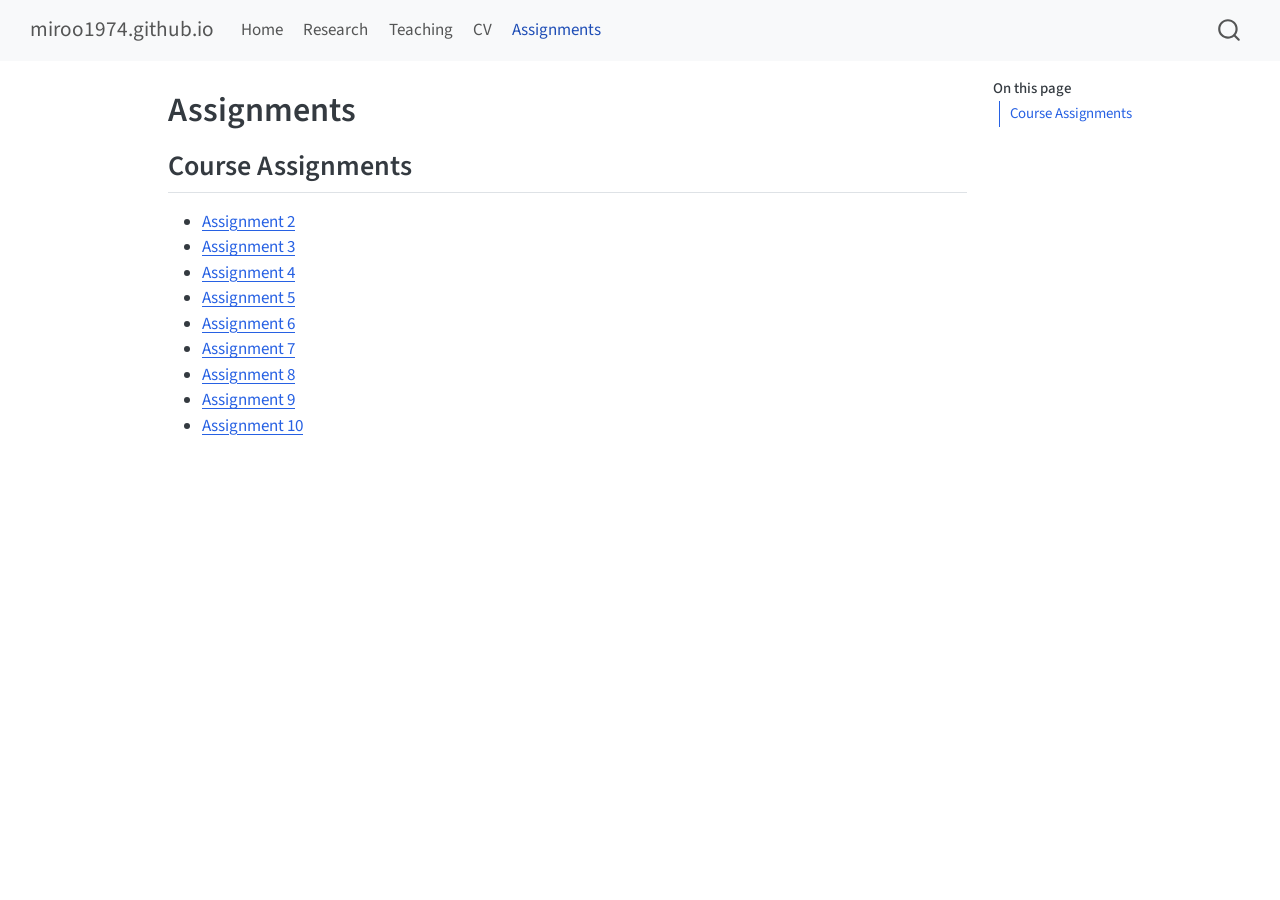
==== docs/assignments/index.html @ c473aafd "Add Assignment 3 ACS analysis" ====
<!DOCTYPE html>
<html xmlns="http://www.w3.org/1999/xhtml" lang="en" xml:lang="en"><head>

<meta charset="utf-8">
<meta name="generator" content="quarto-1.5.57">

<meta name="viewport" content="width=device-width, initial-scale=1.0, user-scalable=yes">


<title>Assignments – miroo1974.github.io</title>
<style>
code{white-space: pre-wrap;}
span.smallcaps{font-variant: small-caps;}
div.columns{display: flex; gap: min(4vw, 1.5em);}
div.column{flex: auto; overflow-x: auto;}
div.hanging-indent{margin-left: 1.5em; text-indent: -1.5em;}
ul.task-list{list-style: none;}
ul.task-list li input[type="checkbox"] {
  width: 0.8em;
  margin: 0 0.8em 0.2em -1em; /* quarto-specific, see https://github.com/quarto-dev/quarto-cli/issues/4556 */ 
  vertical-align: middle;
}
</style>


<script src="../site_libs/quarto-nav/quarto-nav.js"></script>
<script src="../site_libs/quarto-nav/headroom.min.js"></script>
<script src="../site_libs/clipboard/clipboard.min.js"></script>
<script src="../site_libs/quarto-search/autocomplete.umd.js"></script>
<script src="../site_libs/quarto-search/fuse.min.js"></script>
<script src="../site_libs/quarto-search/quarto-search.js"></script>
<meta name="quarto:offset" content="../">
<script src="../site_libs/quarto-html/quarto.js"></script>
<script src="../site_libs/quarto-html/popper.min.js"></script>
<script src="../site_libs/quarto-html/tippy.umd.min.js"></script>
<script src="../site_libs/quarto-html/anchor.min.js"></script>
<link href="../site_libs/quarto-html/tippy.css" rel="stylesheet">
<link href="../site_libs/quarto-html/quarto-syntax-highlighting.css" rel="stylesheet" id="quarto-text-highlighting-styles">
<script src="../site_libs/bootstrap/bootstrap.min.js"></script>
<link href="../site_libs/bootstrap/bootstrap-icons.css" rel="stylesheet">
<link href="../site_libs/bootstrap/bootstrap.min.css" rel="stylesheet" id="quarto-bootstrap" data-mode="light">
<script id="quarto-search-options" type="application/json">{
  "location": "navbar",
  "copy-button": false,
  "collapse-after": 3,
  "panel-placement": "end",
  "type": "overlay",
  "limit": 50,
  "keyboard-shortcut": [
    "f",
    "/",
    "s"
  ],
  "show-item-context": false,
  "language": {
    "search-no-results-text": "No results",
    "search-matching-documents-text": "matching documents",
    "search-copy-link-title": "Copy link to search",
    "search-hide-matches-text": "Hide additional matches",
    "search-more-match-text": "more match in this document",
    "search-more-matches-text": "more matches in this document",
    "search-clear-button-title": "Clear",
    "search-text-placeholder": "",
    "search-detached-cancel-button-title": "Cancel",
    "search-submit-button-title": "Submit",
    "search-label": "Search"
  }
}</script>


<link rel="stylesheet" href="../styles.css">
</head>

<body class="nav-fixed">

<div id="quarto-search-results"></div>
  <header id="quarto-header" class="headroom fixed-top">
    <nav class="navbar navbar-expand-lg " data-bs-theme="dark">
      <div class="navbar-container container-fluid">
      <div class="navbar-brand-container mx-auto">
    <a class="navbar-brand" href="../index.html">
    <span class="navbar-title">miroo1974.github.io</span>
    </a>
  </div>
            <div id="quarto-search" class="" title="Search"></div>
          <button class="navbar-toggler" type="button" data-bs-toggle="collapse" data-bs-target="#navbarCollapse" aria-controls="navbarCollapse" role="menu" aria-expanded="false" aria-label="Toggle navigation" onclick="if (window.quartoToggleHeadroom) { window.quartoToggleHeadroom(); }">
  <span class="navbar-toggler-icon"></span>
</button>
          <div class="collapse navbar-collapse" id="navbarCollapse">
            <ul class="navbar-nav navbar-nav-scroll me-auto">
  <li class="nav-item">
    <a class="nav-link" href="../index.html"> 
<span class="menu-text">Home</span></a>
  </li>  
  <li class="nav-item">
    <a class="nav-link" href="../research.html"> 
<span class="menu-text">Research</span></a>
  </li>  
  <li class="nav-item">
    <a class="nav-link" href="../teaching.html"> 
<span class="menu-text">Teaching</span></a>
  </li>  
  <li class="nav-item">
    <a class="nav-link" href="../cv.html"> 
<span class="menu-text">CV</span></a>
  </li>  
  <li class="nav-item">
    <a class="nav-link active" href="../assignments/index.html" aria-current="page"> 
<span class="menu-text">Assignments</span></a>
  </li>  
</ul>
          </div> <!-- /navcollapse -->
            <div class="quarto-navbar-tools">
</div>
      </div> <!-- /container-fluid -->
    </nav>
</header>
<!-- content -->
<div id="quarto-content" class="quarto-container page-columns page-rows-contents page-layout-article page-navbar">
<!-- sidebar -->
<!-- margin-sidebar -->
    <div id="quarto-margin-sidebar" class="sidebar margin-sidebar">
        <nav id="TOC" role="doc-toc" class="toc-active">
    <h2 id="toc-title">On this page</h2>
   
  <ul>
  <li><a href="#course-assignments" id="toc-course-assignments" class="nav-link active" data-scroll-target="#course-assignments">Course Assignments</a></li>
  </ul>
</nav>
    </div>
<!-- main -->
<main class="content" id="quarto-document-content">

<header id="title-block-header" class="quarto-title-block default">
<div class="quarto-title">
<h1 class="title">Assignments</h1>
</div>



<div class="quarto-title-meta">

    
  
    
  </div>
  


</header>


<section id="course-assignments" class="level2">
<h2 class="anchored" data-anchor-id="course-assignments">Course Assignments</h2>
<ul>
<li><a href="assign02.html">Assignment 2</a></li>
<li><a href="assign03.html">Assignment 3</a></li>
<li><a href="assign04.html">Assignment 4</a></li>
<li><a href="assign05.html">Assignment 5</a></li>
<li><a href="assign06.html">Assignment 6</a></li>
<li><a href="assign07.html">Assignment 7</a></li>
<li><a href="assign08.html">Assignment 8</a></li>
<li><a href="assign09.html">Assignment 9</a></li>
<li><a href="assign10.html">Assignment 10</a></li>
</ul>


</section>

</main> <!-- /main -->
<script id="quarto-html-after-body" type="application/javascript">
window.document.addEventListener("DOMContentLoaded", function (event) {
  const toggleBodyColorMode = (bsSheetEl) => {
    const mode = bsSheetEl.getAttribute("data-mode");
    const bodyEl = window.document.querySelector("body");
    if (mode === "dark") {
      bodyEl.classList.add("quarto-dark");
      bodyEl.classList.remove("quarto-light");
    } else {
      bodyEl.classList.add("quarto-light");
      bodyEl.classList.remove("quarto-dark");
    }
  }
  const toggleBodyColorPrimary = () => {
    const bsSheetEl = window.document.querySelector("link#quarto-bootstrap");
    if (bsSheetEl) {
      toggleBodyColorMode(bsSheetEl);
    }
  }
  toggleBodyColorPrimary();  
  const icon = "";
  const anchorJS = new window.AnchorJS();
  anchorJS.options = {
    placement: 'right',
    icon: icon
  };
  anchorJS.add('.anchored');
  const isCodeAnnotation = (el) => {
    for (const clz of el.classList) {
      if (clz.startsWith('code-annotation-')) {                     
        return true;
      }
    }
    return false;
  }
  const onCopySuccess = function(e) {
    // button target
    const button = e.trigger;
    // don't keep focus
    button.blur();
    // flash "checked"
    button.classList.add('code-copy-button-checked');
    var currentTitle = button.getAttribute("title");
    button.setAttribute("title", "Copied!");
    let tooltip;
    if (window.bootstrap) {
      button.setAttribute("data-bs-toggle", "tooltip");
      button.setAttribute("data-bs-placement", "left");
      button.setAttribute("data-bs-title", "Copied!");
      tooltip = new bootstrap.Tooltip(button, 
        { trigger: "manual", 
          customClass: "code-copy-button-tooltip",
          offset: [0, -8]});
      tooltip.show();    
    }
    setTimeout(function() {
      if (tooltip) {
        tooltip.hide();
        button.removeAttribute("data-bs-title");
        button.removeAttribute("data-bs-toggle");
        button.removeAttribute("data-bs-placement");
      }
      button.setAttribute("title", currentTitle);
      button.classList.remove('code-copy-button-checked');
    }, 1000);
    // clear code selection
    e.clearSelection();
  }
  const getTextToCopy = function(trigger) {
      const codeEl = trigger.previousElementSibling.cloneNode(true);
      for (const childEl of codeEl.children) {
        if (isCodeAnnotation(childEl)) {
          childEl.remove();
        }
      }
      return codeEl.innerText;
  }
  const clipboard = new window.ClipboardJS('.code-copy-button:not([data-in-quarto-modal])', {
    text: getTextToCopy
  });
  clipboard.on('success', onCopySuccess);
  if (window.document.getElementById('quarto-embedded-source-code-modal')) {
    // For code content inside modals, clipBoardJS needs to be initialized with a container option
    // TODO: Check when it could be a function (https://github.com/zenorocha/clipboard.js/issues/860)
    const clipboardModal = new window.ClipboardJS('.code-copy-button[data-in-quarto-modal]', {
      text: getTextToCopy,
      container: window.document.getElementById('quarto-embedded-source-code-modal')
    });
    clipboardModal.on('success', onCopySuccess);
  }
    var localhostRegex = new RegExp(/^(?:http|https):\/\/localhost\:?[0-9]*\//);
    var mailtoRegex = new RegExp(/^mailto:/);
      var filterRegex = new RegExp('/' + window.location.host + '/');
    var isInternal = (href) => {
        return filterRegex.test(href) || localhostRegex.test(href) || mailtoRegex.test(href);
    }
    // Inspect non-navigation links and adorn them if external
 	var links = window.document.querySelectorAll('a[href]:not(.nav-link):not(.navbar-brand):not(.toc-action):not(.sidebar-link):not(.sidebar-item-toggle):not(.pagination-link):not(.no-external):not([aria-hidden]):not(.dropdown-item):not(.quarto-navigation-tool):not(.about-link)');
    for (var i=0; i<links.length; i++) {
      const link = links[i];
      if (!isInternal(link.href)) {
        // undo the damage that might have been done by quarto-nav.js in the case of
        // links that we want to consider external
        if (link.dataset.originalHref !== undefined) {
          link.href = link.dataset.originalHref;
        }
      }
    }
  function tippyHover(el, contentFn, onTriggerFn, onUntriggerFn) {
    const config = {
      allowHTML: true,
      maxWidth: 500,
      delay: 100,
      arrow: false,
      appendTo: function(el) {
          return el.parentElement;
      },
      interactive: true,
      interactiveBorder: 10,
      theme: 'quarto',
      placement: 'bottom-start',
    };
    if (contentFn) {
      config.content = contentFn;
    }
    if (onTriggerFn) {
      config.onTrigger = onTriggerFn;
    }
    if (onUntriggerFn) {
      config.onUntrigger = onUntriggerFn;
    }
    window.tippy(el, config); 
  }
  const noterefs = window.document.querySelectorAll('a[role="doc-noteref"]');
  for (var i=0; i<noterefs.length; i++) {
    const ref = noterefs[i];
    tippyHover(ref, function() {
      // use id or data attribute instead here
      let href = ref.getAttribute('data-footnote-href') || ref.getAttribute('href');
      try { href = new URL(href).hash; } catch {}
      const id = href.replace(/^#\/?/, "");
      const note = window.document.getElementById(id);
      if (note) {
        return note.innerHTML;
      } else {
        return "";
      }
    });
  }
  const xrefs = window.document.querySelectorAll('a.quarto-xref');
  const processXRef = (id, note) => {
    // Strip column container classes
    const stripColumnClz = (el) => {
      el.classList.remove("page-full", "page-columns");
      if (el.children) {
        for (const child of el.children) {
          stripColumnClz(child);
        }
      }
    }
    stripColumnClz(note)
    if (id === null || id.startsWith('sec-')) {
      // Special case sections, only their first couple elements
      const container = document.createElement("div");
      if (note.children && note.children.length > 2) {
        container.appendChild(note.children[0].cloneNode(true));
        for (let i = 1; i < note.children.length; i++) {
          const child = note.children[i];
          if (child.tagName === "P" && child.innerText === "") {
            continue;
          } else {
            container.appendChild(child.cloneNode(true));
            break;
          }
        }
        if (window.Quarto?.typesetMath) {
          window.Quarto.typesetMath(container);
        }
        return container.innerHTML
      } else {
        if (window.Quarto?.typesetMath) {
          window.Quarto.typesetMath(note);
        }
        return note.innerHTML;
      }
    } else {
      // Remove any anchor links if they are present
      const anchorLink = note.querySelector('a.anchorjs-link');
      if (anchorLink) {
        anchorLink.remove();
      }
      if (window.Quarto?.typesetMath) {
        window.Quarto.typesetMath(note);
      }
      // TODO in 1.5, we should make sure this works without a callout special case
      if (note.classList.contains("callout")) {
        return note.outerHTML;
      } else {
        return note.innerHTML;
      }
    }
  }
  for (var i=0; i<xrefs.length; i++) {
    const xref = xrefs[i];
    tippyHover(xref, undefined, function(instance) {
      instance.disable();
      let url = xref.getAttribute('href');
      let hash = undefined; 
      if (url.startsWith('#')) {
        hash = url;
      } else {
        try { hash = new URL(url).hash; } catch {}
      }
      if (hash) {
        const id = hash.replace(/^#\/?/, "");
        const note = window.document.getElementById(id);
        if (note !== null) {
          try {
            const html = processXRef(id, note.cloneNode(true));
            instance.setContent(html);
          } finally {
            instance.enable();
            instance.show();
          }
        } else {
          // See if we can fetch this
          fetch(url.split('#')[0])
          .then(res => res.text())
          .then(html => {
            const parser = new DOMParser();
            const htmlDoc = parser.parseFromString(html, "text/html");
            const note = htmlDoc.getElementById(id);
            if (note !== null) {
              const html = processXRef(id, note);
              instance.setContent(html);
            } 
          }).finally(() => {
            instance.enable();
            instance.show();
          });
        }
      } else {
        // See if we can fetch a full url (with no hash to target)
        // This is a special case and we should probably do some content thinning / targeting
        fetch(url)
        .then(res => res.text())
        .then(html => {
          const parser = new DOMParser();
          const htmlDoc = parser.parseFromString(html, "text/html");
          const note = htmlDoc.querySelector('main.content');
          if (note !== null) {
            // This should only happen for chapter cross references
            // (since there is no id in the URL)
            // remove the first header
            if (note.children.length > 0 && note.children[0].tagName === "HEADER") {
              note.children[0].remove();
            }
            const html = processXRef(null, note);
            instance.setContent(html);
          } 
        }).finally(() => {
          instance.enable();
          instance.show();
        });
      }
    }, function(instance) {
    });
  }
      let selectedAnnoteEl;
      const selectorForAnnotation = ( cell, annotation) => {
        let cellAttr = 'data-code-cell="' + cell + '"';
        let lineAttr = 'data-code-annotation="' +  annotation + '"';
        const selector = 'span[' + cellAttr + '][' + lineAttr + ']';
        return selector;
      }
      const selectCodeLines = (annoteEl) => {
        const doc = window.document;
        const targetCell = annoteEl.getAttribute("data-target-cell");
        const targetAnnotation = annoteEl.getAttribute("data-target-annotation");
        const annoteSpan = window.document.querySelector(selectorForAnnotation(targetCell, targetAnnotation));
        const lines = annoteSpan.getAttribute("data-code-lines").split(",");
        const lineIds = lines.map((line) => {
          return targetCell + "-" + line;
        })
        let top = null;
        let height = null;
        let parent = null;
        if (lineIds.length > 0) {
            //compute the position of the single el (top and bottom and make a div)
            const el = window.document.getElementById(lineIds[0]);
            top = el.offsetTop;
            height = el.offsetHeight;
            parent = el.parentElement.parentElement;
          if (lineIds.length > 1) {
            const lastEl = window.document.getElementById(lineIds[lineIds.length - 1]);
            const bottom = lastEl.offsetTop + lastEl.offsetHeight;
            height = bottom - top;
          }
          if (top !== null && height !== null && parent !== null) {
            // cook up a div (if necessary) and position it 
            let div = window.document.getElementById("code-annotation-line-highlight");
            if (div === null) {
              div = window.document.createElement("div");
              div.setAttribute("id", "code-annotation-line-highlight");
              div.style.position = 'absolute';
              parent.appendChild(div);
            }
            div.style.top = top - 2 + "px";
            div.style.height = height + 4 + "px";
            div.style.left = 0;
            let gutterDiv = window.document.getElementById("code-annotation-line-highlight-gutter");
            if (gutterDiv === null) {
              gutterDiv = window.document.createElement("div");
              gutterDiv.setAttribute("id", "code-annotation-line-highlight-gutter");
              gutterDiv.style.position = 'absolute';
              const codeCell = window.document.getElementById(targetCell);
              const gutter = codeCell.querySelector('.code-annotation-gutter');
              gutter.appendChild(gutterDiv);
            }
            gutterDiv.style.top = top - 2 + "px";
            gutterDiv.style.height = height + 4 + "px";
          }
          selectedAnnoteEl = annoteEl;
        }
      };
      const unselectCodeLines = () => {
        const elementsIds = ["code-annotation-line-highlight", "code-annotation-line-highlight-gutter"];
        elementsIds.forEach((elId) => {
          const div = window.document.getElementById(elId);
          if (div) {
            div.remove();
          }
        });
        selectedAnnoteEl = undefined;
      };
        // Handle positioning of the toggle
    window.addEventListener(
      "resize",
      throttle(() => {
        elRect = undefined;
        if (selectedAnnoteEl) {
          selectCodeLines(selectedAnnoteEl);
        }
      }, 10)
    );
    function throttle(fn, ms) {
    let throttle = false;
    let timer;
      return (...args) => {
        if(!throttle) { // first call gets through
            fn.apply(this, args);
            throttle = true;
        } else { // all the others get throttled
            if(timer) clearTimeout(timer); // cancel #2
            timer = setTimeout(() => {
              fn.apply(this, args);
              timer = throttle = false;
            }, ms);
        }
      };
    }
      // Attach click handler to the DT
      const annoteDls = window.document.querySelectorAll('dt[data-target-cell]');
      for (const annoteDlNode of annoteDls) {
        annoteDlNode.addEventListener('click', (event) => {
          const clickedEl = event.target;
          if (clickedEl !== selectedAnnoteEl) {
            unselectCodeLines();
            const activeEl = window.document.querySelector('dt[data-target-cell].code-annotation-active');
            if (activeEl) {
              activeEl.classList.remove('code-annotation-active');
            }
            selectCodeLines(clickedEl);
            clickedEl.classList.add('code-annotation-active');
          } else {
            // Unselect the line
            unselectCodeLines();
            clickedEl.classList.remove('code-annotation-active');
          }
        });
      }
  const findCites = (el) => {
    const parentEl = el.parentElement;
    if (parentEl) {
      const cites = parentEl.dataset.cites;
      if (cites) {
        return {
          el,
          cites: cites.split(' ')
        };
      } else {
        return findCites(el.parentElement)
      }
    } else {
      return undefined;
    }
  };
  var bibliorefs = window.document.querySelectorAll('a[role="doc-biblioref"]');
  for (var i=0; i<bibliorefs.length; i++) {
    const ref = bibliorefs[i];
    const citeInfo = findCites(ref);
    if (citeInfo) {
      tippyHover(citeInfo.el, function() {
        var popup = window.document.createElement('div');
        citeInfo.cites.forEach(function(cite) {
          var citeDiv = window.document.createElement('div');
          citeDiv.classList.add('hanging-indent');
          citeDiv.classList.add('csl-entry');
          var biblioDiv = window.document.getElementById('ref-' + cite);
          if (biblioDiv) {
            citeDiv.innerHTML = biblioDiv.innerHTML;
          }
          popup.appendChild(citeDiv);
        });
        return popup.innerHTML;
      });
    }
  }
});
</script>
</div> <!-- /content -->




</body></html>
---- docs/site_libs/quarto-html/tippy.css ----
.tippy-box[data-animation=fade][data-state=hidden]{opacity:0}[data-tippy-root]{max-width:calc(100vw - 10px)}.tippy-box{position:relative;background-color:#333;color:#fff;border-radius:4px;font-size:14px;line-height:1.4;white-space:normal;outline:0;transition-property:transform,visibility,opacity}.tippy-box[data-placement^=top]>.tippy-arrow{bottom:0}.tippy-box[data-placement^=top]>.tippy-arrow:before{bottom:-7px;left:0;border-width:8px 8px 0;border-top-color:initial;transform-origin:center top}.tippy-box[data-placement^=bottom]>.tippy-arrow{top:0}.tippy-box[data-placement^=bottom]>.tippy-arrow:before{top:-7px;left:0;border-width:0 8px 8px;border-bottom-color:initial;transform-origin:center bottom}.tippy-box[data-placement^=left]>.tippy-arrow{right:0}.tippy-box[data-placement^=left]>.tippy-arrow:before{border-width:8px 0 8px 8px;border-left-color:initial;right:-7px;transform-origin:center left}.tippy-box[data-placement^=right]>.tippy-arrow{left:0}.tippy-box[data-placement^=right]>.tippy-arrow:before{left:-7px;border-width:8px 8px 8px 0;border-right-color:initial;transform-origin:center right}.tippy-box[data-inertia][data-state=visible]{transition-timing-function:cubic-bezier(.54,1.5,.38,1.11)}.tippy-arrow{width:16px;height:16px;color:#333}.tippy-arrow:before{content:"";position:absolute;border-color:transparent;border-style:solid}.tippy-content{position:relative;padding:5px 9px;z-index:1}
---- docs/site_libs/quarto-html/quarto-syntax-highlighting.css ----
/* quarto syntax highlight colors */
:root {
  --quarto-hl-ot-color: #003B4F;
  --quarto-hl-at-color: #657422;
  --quarto-hl-ss-color: #20794D;
  --quarto-hl-an-color: #5E5E5E;
  --quarto-hl-fu-color: #4758AB;
  --quarto-hl-st-color: #20794D;
  --quarto-hl-cf-color: #003B4F;
  --quarto-hl-op-color: #5E5E5E;
  --quarto-hl-er-color: #AD0000;
  --quarto-hl-bn-color: #AD0000;
  --quarto-hl-al-color: #AD0000;
  --quarto-hl-va-color: #111111;
  --quarto-hl-bu-color: inherit;
  --quarto-hl-ex-color: inherit;
  --quarto-hl-pp-color: #AD0000;
  --quarto-hl-in-color: #5E5E5E;
  --quarto-hl-vs-color: #20794D;
  --quarto-hl-wa-color: #5E5E5E;
  --quarto-hl-do-color: #5E5E5E;
  --quarto-hl-im-color: #00769E;
  --quarto-hl-ch-color: #20794D;
  --quarto-hl-dt-color: #AD0000;
  --quarto-hl-fl-color: #AD0000;
  --quarto-hl-co-color: #5E5E5E;
  --quarto-hl-cv-color: #5E5E5E;
  --quarto-hl-cn-color: #8f5902;
  --quarto-hl-sc-color: #5E5E5E;
  --quarto-hl-dv-color: #AD0000;
  --quarto-hl-kw-color: #003B4F;
}

/* other quarto variables */
:root {
  --quarto-font-monospace: SFMono-Regular, Menlo, Monaco, Consolas, "Liberation Mono", "Courier New", monospace;
}

pre > code.sourceCode > span {
  color: #003B4F;
}

code span {
  color: #003B4F;
}

code.sourceCode > span {
  color: #003B4F;
}

div.sourceCode,
div.sourceCode pre.sourceCode {
  color: #003B4F;
}

code span.ot {
  color: #003B4F;
  font-style: inherit;
}

code span.at {
  color: #657422;
  font-style: inherit;
}

code span.ss {
  color: #20794D;
  font-style: inherit;
}

code span.an {
  color: #5E5E5E;
  font-style: inherit;
}

code span.fu {
  color: #4758AB;
  font-style: inherit;
}

code span.st {
  color: #20794D;
  font-style: inherit;
}

code span.cf {
  color: #003B4F;
  font-weight: bold;
  font-style: inherit;
}

code span.op {
  color: #5E5E5E;
  font-style: inherit;
}

code span.er {
  color: #AD0000;
  font-style: inherit;
}

code span.bn {
  color: #AD0000;
  font-style: inherit;
}

code span.al {
  color: #AD0000;
  font-style: inherit;
}

code span.va {
  color: #111111;
  font-style: inherit;
}

code span.bu {
  font-style: inherit;
}

code span.ex {
  font-style: inherit;
}

code span.pp {
  color: #AD0000;
  font-style: inherit;
}

code span.in {
  color: #5E5E5E;
  font-style: inherit;
}

code span.vs {
  color: #20794D;
  font-style: inherit;
}

code span.wa {
  color: #5E5E5E;
  font-style: italic;
}

code span.do {
  color: #5E5E5E;
  font-style: italic;
}

code span.im {
  color: #00769E;
  font-style: inherit;
}

code span.ch {
  color: #20794D;
  font-style: inherit;
}

code span.dt {
  color: #AD0000;
  font-style: inherit;
}

code span.fl {
  color: #AD0000;
  font-style: inherit;
}

code span.co {
  color: #5E5E5E;
  font-style: inherit;
}

code span.cv {
  color: #5E5E5E;
  font-style: italic;
}

code span.cn {
  color: #8f5902;
  font-style: inherit;
}

code span.sc {
  color: #5E5E5E;
  font-style: inherit;
}

code span.dv {
  color: #AD0000;
  font-style: inherit;
}

code span.kw {
  color: #003B4F;
  font-weight: bold;
  font-style: inherit;
}

.prevent-inlining {
  content: "</";
}

/*# sourceMappingURL=debc5d5d77c3f9108843748ff7464032.css.map */
---- docs/styles.css ----
/* css styles */
.about-image {
  object-position: center top;
}
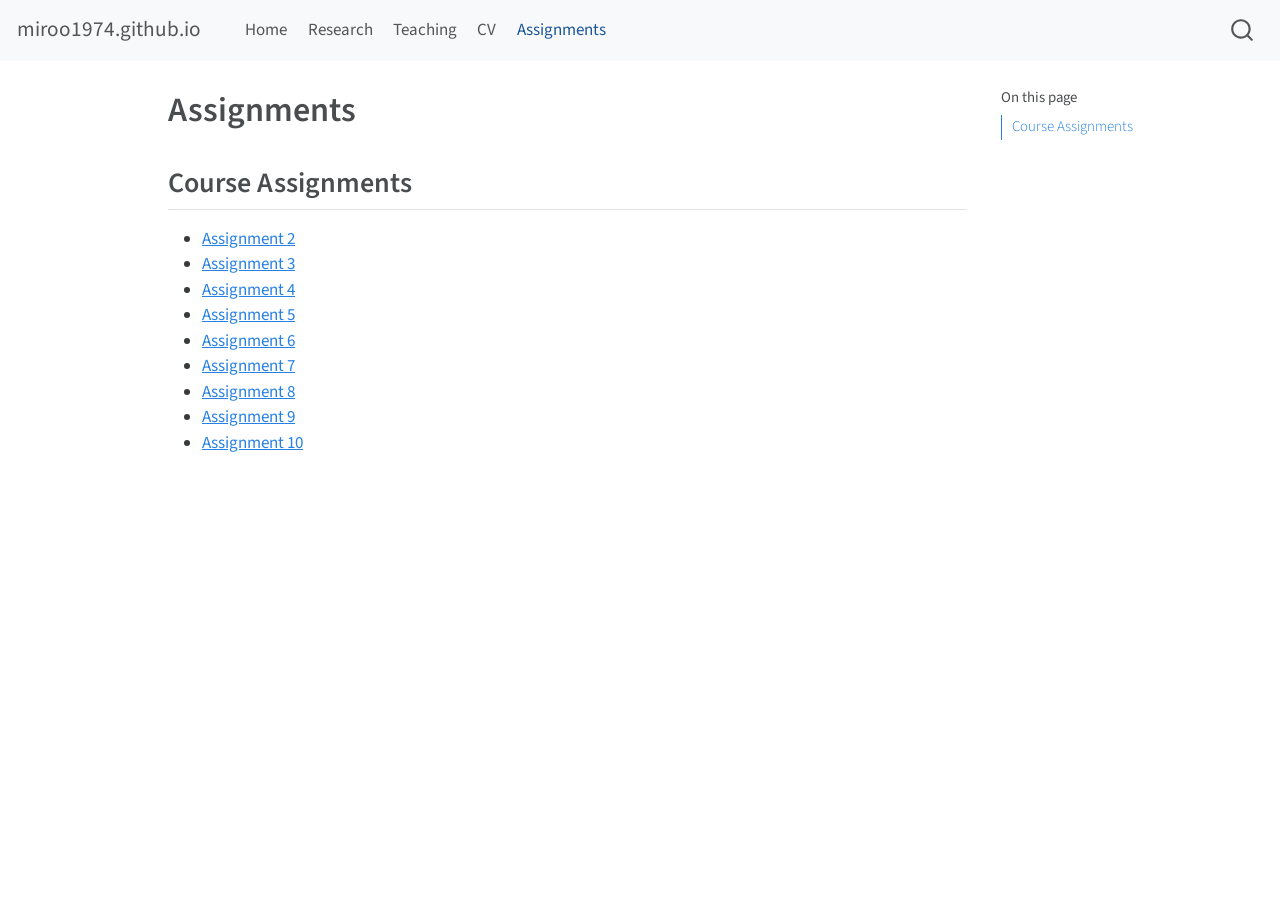
==== commit 08e4c5e2: "Add Assignment 4" ====
--- a/docs/assignments/index.html
+++ b/docs/assignments/index.html
@@ -2,12 +2,12 @@
 <html xmlns="http://www.w3.org/1999/xhtml" lang="en" xml:lang="en"><head>
 
 <meta charset="utf-8">
-<meta name="generator" content="quarto-1.5.57">
+<meta name="generator" content="quarto-1.3.433">
 
 <meta name="viewport" content="width=device-width, initial-scale=1.0, user-scalable=yes">
 
 
-<title>Assignments – miroo1974.github.io</title>
+<title>miroo1974.github.io - Assignments</title>
 <style>
 code{white-space: pre-wrap;}
 span.smallcaps{font-variant: small-caps;}
@@ -45,13 +45,7 @@
   "collapse-after": 3,
   "panel-placement": "end",
   "type": "overlay",
-  "limit": 50,
-  "keyboard-shortcut": [
-    "f",
-    "/",
-    "s"
-  ],
-  "show-item-context": false,
+  "limit": 20,
   "language": {
     "search-no-results-text": "No results",
     "search-matching-documents-text": "matching documents",
@@ -60,7 +54,6 @@
     "search-more-match-text": "more match in this document",
     "search-more-matches-text": "more matches in this document",
     "search-clear-button-title": "Clear",
-    "search-text-placeholder": "",
     "search-detached-cancel-button-title": "Cancel",
     "search-submit-button-title": "Submit",
     "search-label": "Search"
@@ -75,43 +68,43 @@
 
 <div id="quarto-search-results"></div>
   <header id="quarto-header" class="headroom fixed-top">
-    <nav class="navbar navbar-expand-lg " data-bs-theme="dark">
+    <nav class="navbar navbar-expand-lg navbar-dark ">
       <div class="navbar-container container-fluid">
-      <div class="navbar-brand-container mx-auto">
+      <div class="navbar-brand-container">
     <a class="navbar-brand" href="../index.html">
     <span class="navbar-title">miroo1974.github.io</span>
     </a>
   </div>
             <div id="quarto-search" class="" title="Search"></div>
-          <button class="navbar-toggler" type="button" data-bs-toggle="collapse" data-bs-target="#navbarCollapse" aria-controls="navbarCollapse" role="menu" aria-expanded="false" aria-label="Toggle navigation" onclick="if (window.quartoToggleHeadroom) { window.quartoToggleHeadroom(); }">
+          <button class="navbar-toggler" type="button" data-bs-toggle="collapse" data-bs-target="#navbarCollapse" aria-controls="navbarCollapse" aria-expanded="false" aria-label="Toggle navigation" onclick="if (window.quartoToggleHeadroom) { window.quartoToggleHeadroom(); }">
   <span class="navbar-toggler-icon"></span>
 </button>
           <div class="collapse navbar-collapse" id="navbarCollapse">
             <ul class="navbar-nav navbar-nav-scroll me-auto">
   <li class="nav-item">
-    <a class="nav-link" href="../index.html"> 
-<span class="menu-text">Home</span></a>
-  </li>  
-  <li class="nav-item">
-    <a class="nav-link" href="../research.html"> 
-<span class="menu-text">Research</span></a>
-  </li>  
-  <li class="nav-item">
-    <a class="nav-link" href="../teaching.html"> 
-<span class="menu-text">Teaching</span></a>
-  </li>  
-  <li class="nav-item">
-    <a class="nav-link" href="../cv.html"> 
-<span class="menu-text">CV</span></a>
-  </li>  
-  <li class="nav-item">
-    <a class="nav-link active" href="../assignments/index.html" aria-current="page"> 
-<span class="menu-text">Assignments</span></a>
+    <a class="nav-link" href="../index.html" rel="" target="">
+ <span class="menu-text">Home</span></a>
+  </li>  
+  <li class="nav-item">
+    <a class="nav-link" href="../research.html" rel="" target="">
+ <span class="menu-text">Research</span></a>
+  </li>  
+  <li class="nav-item">
+    <a class="nav-link" href="../teaching.html" rel="" target="">
+ <span class="menu-text">Teaching</span></a>
+  </li>  
+  <li class="nav-item">
+    <a class="nav-link" href="../cv.html" rel="" target="">
+ <span class="menu-text">CV</span></a>
+  </li>  
+  <li class="nav-item">
+    <a class="nav-link active" href="../assignments/index.html" rel="" target="" aria-current="page">
+ <span class="menu-text">Assignments</span></a>
   </li>  
 </ul>
+            <div class="quarto-navbar-tools ms-auto">
+</div>
           </div> <!-- /navcollapse -->
-            <div class="quarto-navbar-tools">
-</div>
       </div> <!-- /container-fluid -->
     </nav>
 </header>
@@ -146,9 +139,7 @@
   </div>
   
 
-
 </header>
-
 
 <section id="course-assignments" class="level2">
 <h2 class="anchored" data-anchor-id="course-assignments">Course Assignments</h2>
@@ -203,7 +194,18 @@
     }
     return false;
   }
-  const onCopySuccess = function(e) {
+  const clipboard = new window.ClipboardJS('.code-copy-button', {
+    text: function(trigger) {
+      const codeEl = trigger.previousElementSibling.cloneNode(true);
+      for (const childEl of codeEl.children) {
+        if (isCodeAnnotation(childEl)) {
+          childEl.remove();
+        }
+      }
+      return codeEl.innerText;
+    }
+  });
+  clipboard.on('success', function(e) {
     // button target
     const button = e.trigger;
     // don't keep focus
@@ -235,50 +237,11 @@
     }, 1000);
     // clear code selection
     e.clearSelection();
-  }
-  const getTextToCopy = function(trigger) {
-      const codeEl = trigger.previousElementSibling.cloneNode(true);
-      for (const childEl of codeEl.children) {
-        if (isCodeAnnotation(childEl)) {
-          childEl.remove();
-        }
-      }
-      return codeEl.innerText;
-  }
-  const clipboard = new window.ClipboardJS('.code-copy-button:not([data-in-quarto-modal])', {
-    text: getTextToCopy
   });
-  clipboard.on('success', onCopySuccess);
-  if (window.document.getElementById('quarto-embedded-source-code-modal')) {
-    // For code content inside modals, clipBoardJS needs to be initialized with a container option
-    // TODO: Check when it could be a function (https://github.com/zenorocha/clipboard.js/issues/860)
-    const clipboardModal = new window.ClipboardJS('.code-copy-button[data-in-quarto-modal]', {
-      text: getTextToCopy,
-      container: window.document.getElementById('quarto-embedded-source-code-modal')
-    });
-    clipboardModal.on('success', onCopySuccess);
-  }
-    var localhostRegex = new RegExp(/^(?:http|https):\/\/localhost\:?[0-9]*\//);
-    var mailtoRegex = new RegExp(/^mailto:/);
-      var filterRegex = new RegExp('/' + window.location.host + '/');
-    var isInternal = (href) => {
-        return filterRegex.test(href) || localhostRegex.test(href) || mailtoRegex.test(href);
-    }
-    // Inspect non-navigation links and adorn them if external
- 	var links = window.document.querySelectorAll('a[href]:not(.nav-link):not(.navbar-brand):not(.toc-action):not(.sidebar-link):not(.sidebar-item-toggle):not(.pagination-link):not(.no-external):not([aria-hidden]):not(.dropdown-item):not(.quarto-navigation-tool):not(.about-link)');
-    for (var i=0; i<links.length; i++) {
-      const link = links[i];
-      if (!isInternal(link.href)) {
-        // undo the damage that might have been done by quarto-nav.js in the case of
-        // links that we want to consider external
-        if (link.dataset.originalHref !== undefined) {
-          link.href = link.dataset.originalHref;
-        }
-      }
-    }
-  function tippyHover(el, contentFn, onTriggerFn, onUntriggerFn) {
+  function tippyHover(el, contentFn) {
     const config = {
       allowHTML: true,
+      content: contentFn,
       maxWidth: 500,
       delay: 100,
       arrow: false,
@@ -288,17 +251,8 @@
       interactive: true,
       interactiveBorder: 10,
       theme: 'quarto',
-      placement: 'bottom-start',
+      placement: 'bottom-start'
     };
-    if (contentFn) {
-      config.content = contentFn;
-    }
-    if (onTriggerFn) {
-      config.onTrigger = onTriggerFn;
-    }
-    if (onUntriggerFn) {
-      config.onUntrigger = onUntriggerFn;
-    }
     window.tippy(el, config); 
   }
   const noterefs = window.document.querySelectorAll('a[role="doc-noteref"]');
@@ -310,130 +264,7 @@
       try { href = new URL(href).hash; } catch {}
       const id = href.replace(/^#\/?/, "");
       const note = window.document.getElementById(id);
-      if (note) {
-        return note.innerHTML;
-      } else {
-        return "";
-      }
-    });
-  }
-  const xrefs = window.document.querySelectorAll('a.quarto-xref');
-  const processXRef = (id, note) => {
-    // Strip column container classes
-    const stripColumnClz = (el) => {
-      el.classList.remove("page-full", "page-columns");
-      if (el.children) {
-        for (const child of el.children) {
-          stripColumnClz(child);
-        }
-      }
-    }
-    stripColumnClz(note)
-    if (id === null || id.startsWith('sec-')) {
-      // Special case sections, only their first couple elements
-      const container = document.createElement("div");
-      if (note.children && note.children.length > 2) {
-        container.appendChild(note.children[0].cloneNode(true));
-        for (let i = 1; i < note.children.length; i++) {
-          const child = note.children[i];
-          if (child.tagName === "P" && child.innerText === "") {
-            continue;
-          } else {
-            container.appendChild(child.cloneNode(true));
-            break;
-          }
-        }
-        if (window.Quarto?.typesetMath) {
-          window.Quarto.typesetMath(container);
-        }
-        return container.innerHTML
-      } else {
-        if (window.Quarto?.typesetMath) {
-          window.Quarto.typesetMath(note);
-        }
-        return note.innerHTML;
-      }
-    } else {
-      // Remove any anchor links if they are present
-      const anchorLink = note.querySelector('a.anchorjs-link');
-      if (anchorLink) {
-        anchorLink.remove();
-      }
-      if (window.Quarto?.typesetMath) {
-        window.Quarto.typesetMath(note);
-      }
-      // TODO in 1.5, we should make sure this works without a callout special case
-      if (note.classList.contains("callout")) {
-        return note.outerHTML;
-      } else {
-        return note.innerHTML;
-      }
-    }
-  }
-  for (var i=0; i<xrefs.length; i++) {
-    const xref = xrefs[i];
-    tippyHover(xref, undefined, function(instance) {
-      instance.disable();
-      let url = xref.getAttribute('href');
-      let hash = undefined; 
-      if (url.startsWith('#')) {
-        hash = url;
-      } else {
-        try { hash = new URL(url).hash; } catch {}
-      }
-      if (hash) {
-        const id = hash.replace(/^#\/?/, "");
-        const note = window.document.getElementById(id);
-        if (note !== null) {
-          try {
-            const html = processXRef(id, note.cloneNode(true));
-            instance.setContent(html);
-          } finally {
-            instance.enable();
-            instance.show();
-          }
-        } else {
-          // See if we can fetch this
-          fetch(url.split('#')[0])
-          .then(res => res.text())
-          .then(html => {
-            const parser = new DOMParser();
-            const htmlDoc = parser.parseFromString(html, "text/html");
-            const note = htmlDoc.getElementById(id);
-            if (note !== null) {
-              const html = processXRef(id, note);
-              instance.setContent(html);
-            } 
-          }).finally(() => {
-            instance.enable();
-            instance.show();
-          });
-        }
-      } else {
-        // See if we can fetch a full url (with no hash to target)
-        // This is a special case and we should probably do some content thinning / targeting
-        fetch(url)
-        .then(res => res.text())
-        .then(html => {
-          const parser = new DOMParser();
-          const htmlDoc = parser.parseFromString(html, "text/html");
-          const note = htmlDoc.querySelector('main.content');
-          if (note !== null) {
-            // This should only happen for chapter cross references
-            // (since there is no id in the URL)
-            // remove the first header
-            if (note.children.length > 0 && note.children[0].tagName === "HEADER") {
-              note.children[0].remove();
-            }
-            const html = processXRef(null, note);
-            instance.setContent(html);
-          } 
-        }).finally(() => {
-          instance.enable();
-          instance.show();
-        });
-      }
-    }, function(instance) {
+      return note.innerHTML;
     });
   }
       let selectedAnnoteEl;
@@ -477,7 +308,6 @@
             }
             div.style.top = top - 2 + "px";
             div.style.height = height + 4 + "px";
-            div.style.left = 0;
             let gutterDiv = window.document.getElementById("code-annotation-line-highlight-gutter");
             if (gutterDiv === null) {
               gutterDiv = window.document.createElement("div");
@@ -503,32 +333,6 @@
         });
         selectedAnnoteEl = undefined;
       };
-        // Handle positioning of the toggle
-    window.addEventListener(
-      "resize",
-      throttle(() => {
-        elRect = undefined;
-        if (selectedAnnoteEl) {
-          selectCodeLines(selectedAnnoteEl);
-        }
-      }, 10)
-    );
-    function throttle(fn, ms) {
-    let throttle = false;
-    let timer;
-      return (...args) => {
-        if(!throttle) { // first call gets through
-            fn.apply(this, args);
-            throttle = true;
-        } else { // all the others get throttled
-            if(timer) clearTimeout(timer); // cancel #2
-            timer = setTimeout(() => {
-              fn.apply(this, args);
-              timer = throttle = false;
-            }, ms);
-        }
-      };
-    }
       // Attach click handler to the DT
       const annoteDls = window.document.querySelectorAll('dt[data-target-cell]');
       for (const annoteDlNode of annoteDls) {
@@ -592,5 +396,4 @@
 
 
 
-
 </body></html>
